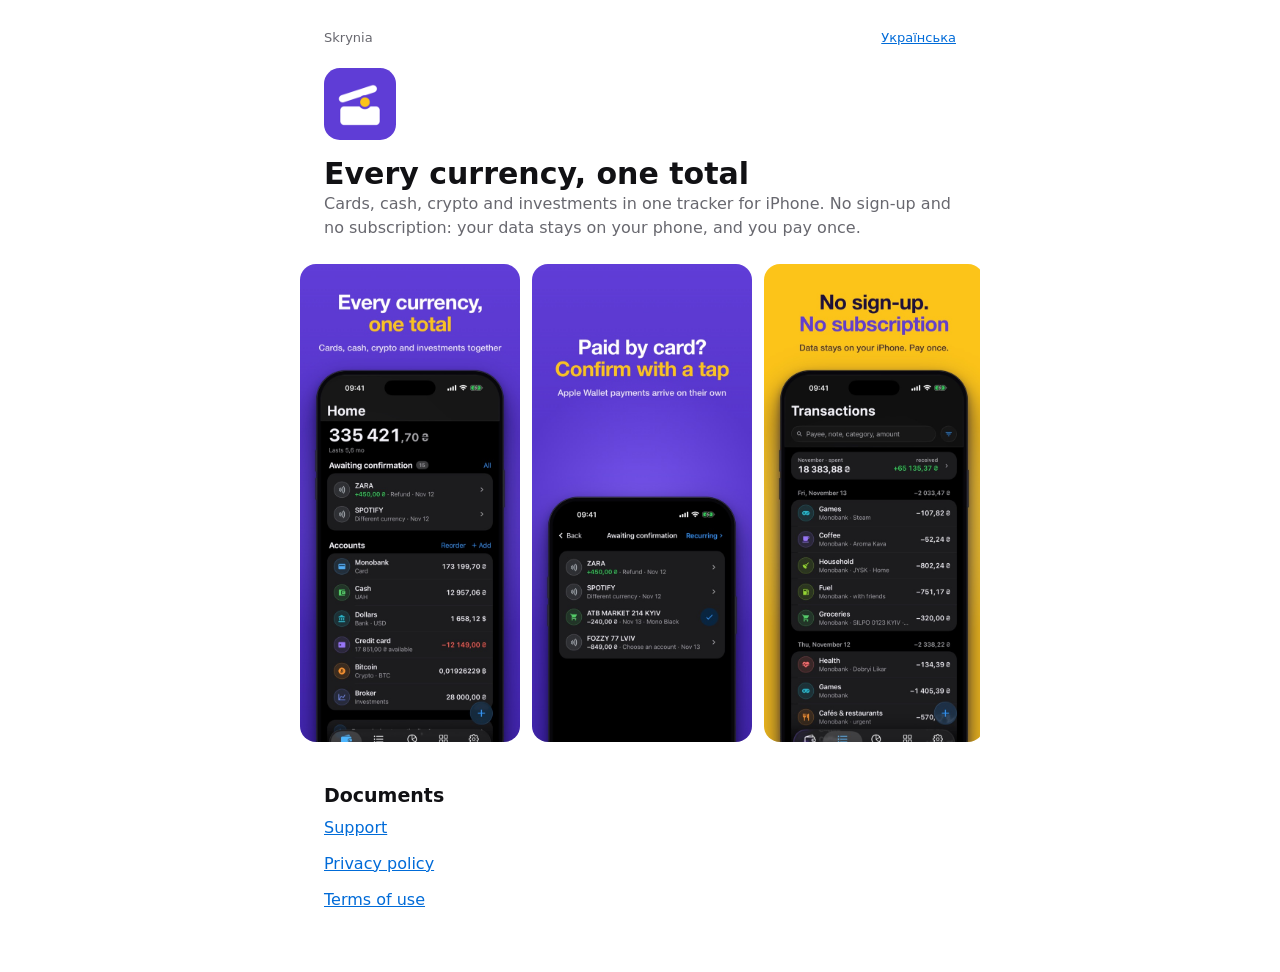
==== en/index.html @ fa00a571 "feat: картинки для App Store і головна сторінка сайту — 36 знімків 6,9″ шістьма мовами з шаблону sto" ====
<!doctype html>
<html lang="en">
  <head>
    <meta charset="utf-8" />
    <meta name="viewport" content="width=device-width, initial-scale=1" />
    <title>Skrynia — every currency, one total</title>
    <meta name="description" content="Cards, cash, crypto and investments in one tracker for iPhone. No sign-up, no subscription." />
    <meta property="og:title" content="Skrynia — every currency, one total" />
    <meta property="og:description" content="Cards, cash, crypto and investments in one tracker for iPhone. No sign-up, no subscription." />
    <meta property="og:image" content="https://exc1usive.github.io/skrinya-site/img/og-en.png" />
    <meta name="twitter:card" content="summary_large_image" />
    <link rel="icon" href="../img/icon.png" />
    <link rel="stylesheet" href="../style.css" />
  </head>
  <body>
    <main>
      <div class="top">
        <span>Skrynia</span>
        <a href="../index.html" lang="uk">Українська</a>
      </div>
      <div class="hero">
        <img src="../img/icon.png" alt="" width="72" height="72" />
        <h1>Every currency, one total</h1>
        <p>Cards, cash, crypto and investments in one tracker for iPhone. No sign-up and no subscription: your data stays on your phone, and you pay once.</p>
      </div>

      <div class="shots">
        <img src="../img/en-1.jpg" alt="Home: net worth, accounts in different currencies and crypto" loading="lazy" />
        <img src="../img/en-2.jpg" alt="Apple Wallet card payments waiting for confirmation" loading="lazy" />
        <img src="../img/en-3.jpg" alt="No sign-up, no subscription: the transactions list" loading="lazy" />
        <img src="../img/en-4.jpg" alt="Monthly statistics: income, spending, savings and a category ring" loading="lazy" />
        <img src="../img/en-5.jpg" alt="Spending categories with monthly totals" loading="lazy" />
        <img src="../img/en-6.jpg" alt="Recurring payments and subscriptions with reminders" loading="lazy" />
      </div>

      <h2>Documents</h2>
      <p><a href="support.html">Support</a></p>
      <p><a href="privacy.html">Privacy policy</a></p>
      <p><a href="terms.html">Terms of use</a></p>
    </main>
  </body>
</html>
---- style.css ----
:root {
  color-scheme: light dark;
  --bg: #ffffff;
  --text: #111114;
  --muted: #68686f;
  --link: #006bd8;
}

@media (prefers-color-scheme: dark) {
  :root {
    --bg: #000000;
    --text: #f2f2f7;
    --muted: #a4a4a8;
    --link: #2d96ff;
  }
}

body {
  margin: 0;
  background: var(--bg);
  color: var(--text);
  font: 16px/1.5 -apple-system, system-ui, 'Segoe UI', Roboto, sans-serif;
}

main {
  box-sizing: border-box;
  max-width: 680px;
  margin: 0 auto;
  padding: 28px 24px 48px;
}

a {
  color: var(--link);
}

h1 {
  margin: 0;
  font-size: 30px;
  line-height: 36px;
}

h2 {
  margin: 28px 0 8px;
  font-size: 19px;
  line-height: 26px;
}

p {
  margin: 0 0 12px;
}

.top {
  display: flex;
  justify-content: space-between;
  margin-bottom: 4px;
  font-size: 13px;
  color: var(--muted);
}

.hero {
  margin: 20px 0 24px;
}

.hero img {
  display: block;
  margin-bottom: 16px;
  border-radius: 22%;
}

.hero p {
  color: var(--muted);
}

/* Знімки магазину — стрічкою з прокруткою вбік, як карусель App Store:
   шість кадрів у колонку займали б десяток екранів телефона. */
.shots {
  display: flex;
  gap: 12px;
  margin: 0 -24px;
  padding: 0 24px 12px;
  overflow-x: auto;
  scroll-snap-type: x mandatory;
}

.shots img {
  flex: 0 0 auto;
  width: 220px;
  height: auto;
  aspect-ratio: 1320 / 2868;
  border-radius: 16px;
  scroll-snap-align: start;
}

.updated {
  margin-top: 8px;
  font-size: 13px;
  color: var(--muted);
}

table {
  width: 100%;
  margin: 4px 0 16px;
  border-collapse: collapse;
  font-size: 14px;
  line-height: 20px;
}

th,
td {
  padding: 8px 8px 8px 0;
  border-bottom: 0.5px solid var(--muted);
  text-align: left;
  vertical-align: top;
}

th {
  font-size: 13px;
  color: var(--muted);
}
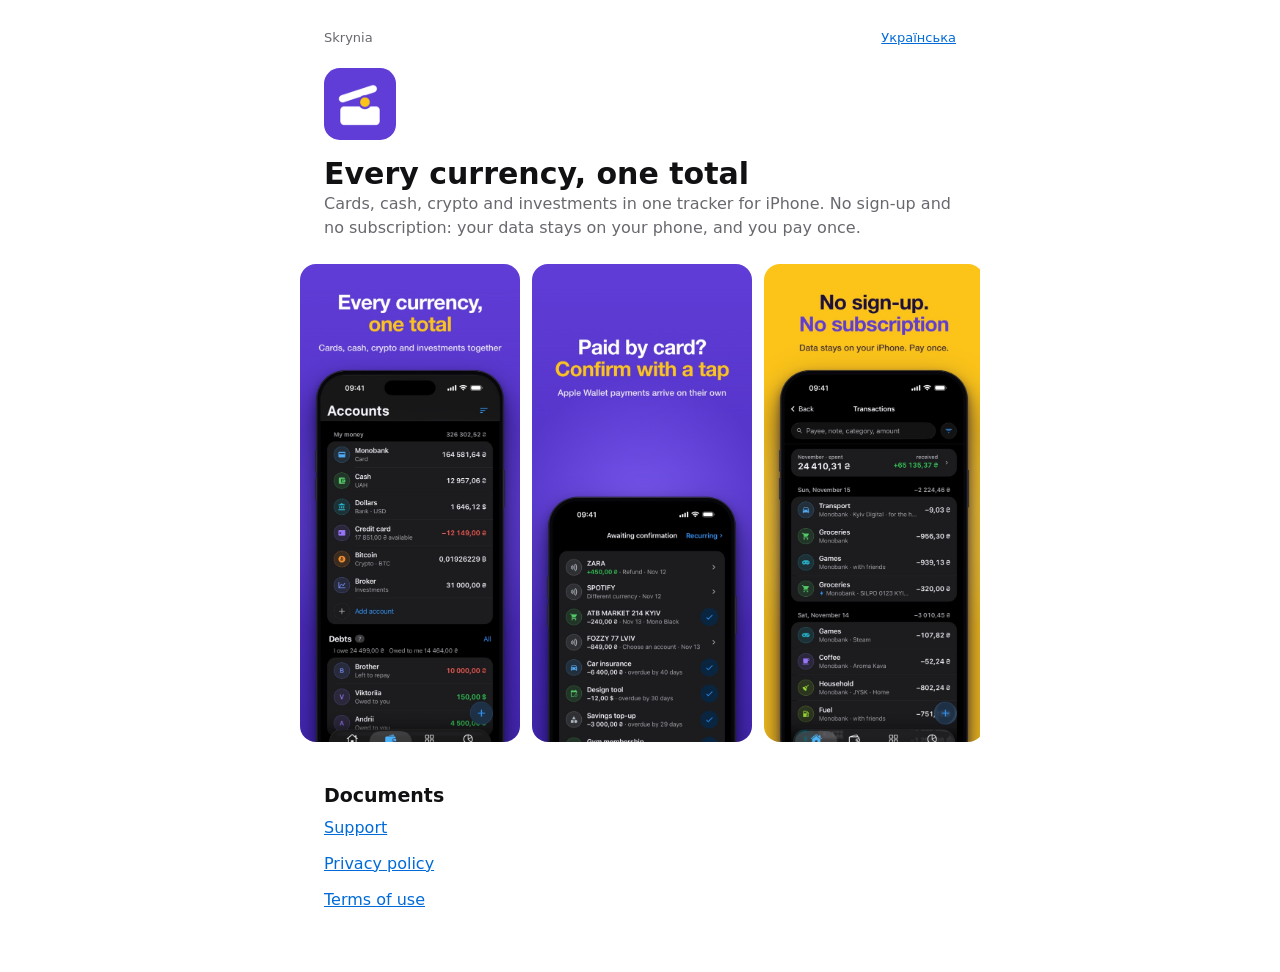
==== commit 0b5144a7: "chore: знімки App Store під нову навігацію — кадри 1, 3, 4, 5 перезнято з релізної збірки шістьма мо" ====
--- a/en/index.html
+++ b/en/index.html
@@ -25,7 +25,7 @@
       </div>
 
       <div class="shots">
-        <img src="../img/en-1.jpg" alt="Home: net worth, accounts in different currencies and crypto" loading="lazy" />
+        <img src="../img/en-1.jpg" alt="Accounts: total in one currency, accounts in different currencies and crypto, debts" loading="lazy" />
         <img src="../img/en-2.jpg" alt="Apple Wallet card payments waiting for confirmation" loading="lazy" />
         <img src="../img/en-3.jpg" alt="No sign-up, no subscription: the transactions list" loading="lazy" />
         <img src="../img/en-4.jpg" alt="Monthly statistics: income, spending, savings and a category ring" loading="lazy" />
